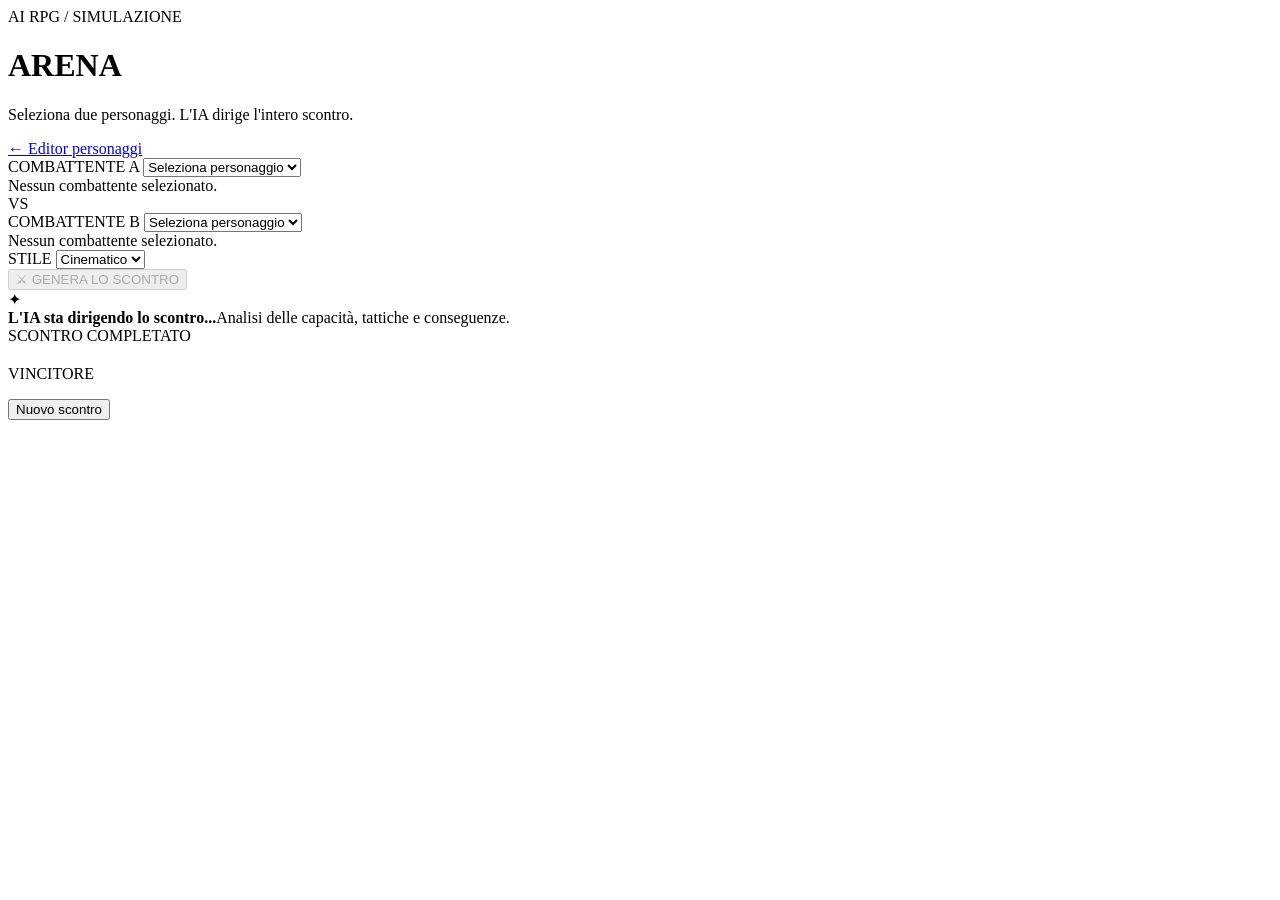
==== frontend/battle.html @ 3ce3f233 "Add AI battle simulator interface" ====
<!DOCTYPE html>
<html lang="it">
<head>
<meta charset="UTF-8">
<meta name="viewport" content="width=device-width, initial-scale=1.0">
<title>AI RPG - Scontro</title>
<link rel="stylesheet" href="battle.css">
</head>
<body>
<main class="battle-app">
<header class="topbar">
  <div><div class="eyebrow">AI RPG / SIMULAZIONE</div><h1>ARENA</h1><p>Seleziona due personaggi. L'IA dirige l'intero scontro.</p></div>
  <a class="back" href="/">← Editor personaggi</a>
</header>
<section class="setup card">
  <div class="fighter">
    <label for="fighterA">COMBATTENTE A</label>
    <select id="fighterA"><option value="">Seleziona personaggio</option></select>
    <div id="previewA" class="preview">Nessun combattente selezionato.</div>
  </div>
  <div class="versus">VS</div>
  <div class="fighter">
    <label for="fighterB">COMBATTENTE B</label>
    <select id="fighterB"><option value="">Seleziona personaggio</option></select>
    <div id="previewB" class="preview">Nessun combattente selezionato.</div>
  </div>
  <div class="options">
    <label for="style">STILE</label>
    <select id="style"><option value="cinematico">Cinematico</option><option value="brutale">Brutale</option><option value="tattico">Tattico</option><option value="epico">Epico</option></select>
  </div>
  <button id="fightButton" class="fight" disabled>⚔ GENERA LO SCONTRO</button>
</section>
<section id="loading" class="loading hidden"><div class="spinner">✦</div><strong>L'IA sta dirigendo lo scontro...</strong><span>Analisi delle capacità, tattiche e conseguenze.</span></section>
<section id="result" class="result hidden">
  <div class="result-head card"><div class="eyebrow">SCONTRO COMPLETATO</div><h2 id="title"></h2><p id="introduction"></p></div>
  <div id="rounds"></div>
  <div class="winner card"><span>VINCITORE</span><strong id="winner"></strong><p id="ending"></p><small id="aftermath"></small></div>
  <button id="againButton" class="again">Nuovo scontro</button>
</section>
</main>
<script type="module" src="battle.js"></script>
</body>
</html>
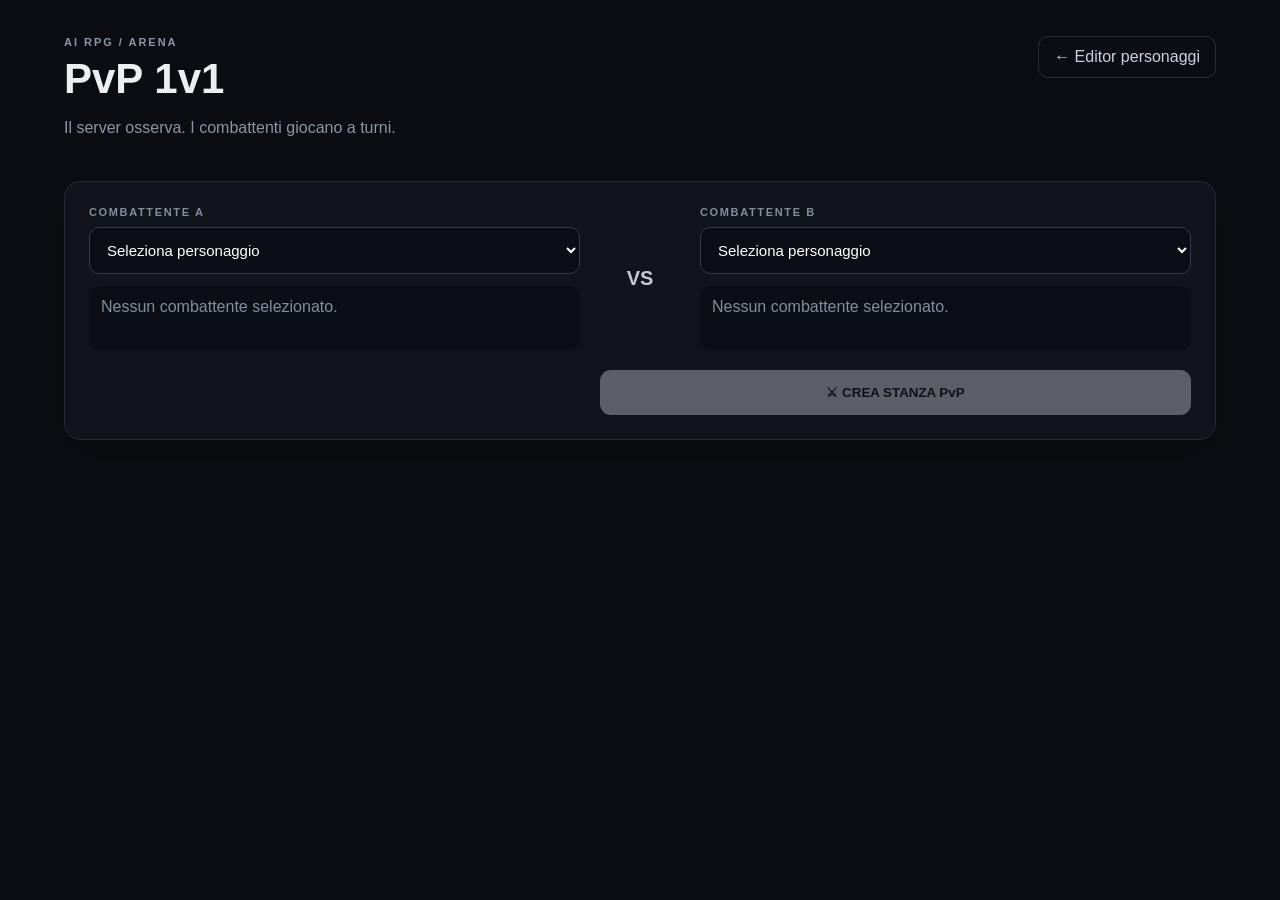
==== commit 65a8ac22: "Replace battle page with live PvP arena and spectator UI" ====
--- a/frontend/battle.html
+++ b/frontend/battle.html
@@ -3,41 +3,37 @@
 <head>
 <meta charset="UTF-8">
 <meta name="viewport" content="width=device-width, initial-scale=1.0">
-<title>AI RPG - Scontro</title>
+<title>AI RPG — PvP 1v1</title>
 <link rel="stylesheet" href="battle.css">
 </head>
 <body>
 <main class="battle-app">
 <header class="topbar">
-  <div><div class="eyebrow">AI RPG / SIMULAZIONE</div><h1>ARENA</h1><p>Seleziona due personaggi. L'IA dirige l'intero scontro.</p></div>
+  <div><div class="eyebrow">AI RPG / ARENA</div><h1>PvP 1v1</h1><p id="roomLabel">Il server osserva. I combattenti giocano a turni.</p></div>
   <a class="back" href="/">← Editor personaggi</a>
 </header>
-<section class="setup card">
-  <div class="fighter">
-    <label for="fighterA">COMBATTENTE A</label>
-    <select id="fighterA"><option value="">Seleziona personaggio</option></select>
-    <div id="previewA" class="preview">Nessun combattente selezionato.</div>
-  </div>
+
+<section id="setup" class="card setup">
+  <div class="fighter"><label for="fighterA">COMBATTENTE A</label><select id="fighterA"><option value="">Seleziona personaggio</option></select><div id="previewA" class="preview">Nessun combattente selezionato.</div></div>
   <div class="versus">VS</div>
-  <div class="fighter">
-    <label for="fighterB">COMBATTENTE B</label>
-    <select id="fighterB"><option value="">Seleziona personaggio</option></select>
-    <div id="previewB" class="preview">Nessun combattente selezionato.</div>
-  </div>
-  <div class="options">
-    <label for="style">STILE</label>
-    <select id="style"><option value="cinematico">Cinematico</option><option value="brutale">Brutale</option><option value="tattico">Tattico</option><option value="epico">Epico</option></select>
-  </div>
-  <button id="fightButton" class="fight" disabled>⚔ GENERA LO SCONTRO</button>
+  <div class="fighter"><label for="fighterB">COMBATTENTE B</label><select id="fighterB"><option value="">Seleziona personaggio</option></select><div id="previewB" class="preview">Nessun combattente selezionato.</div></div>
+  <button id="createRoom" class="fight" disabled>⚔ CREA STANZA PvP</button>
+  <div id="links" class="links hidden"></div>
 </section>
-<section id="loading" class="loading hidden"><div class="spinner">✦</div><strong>L'IA sta dirigendo lo scontro...</strong><span>Analisi delle capacità, tattiche e conseguenze.</span></section>
-<section id="result" class="result hidden">
-  <div class="result-head card"><div class="eyebrow">SCONTRO COMPLETATO</div><h2 id="title"></h2><p id="introduction"></p></div>
-  <div id="rounds"></div>
-  <div class="winner card"><span>VINCITORE</span><strong id="winner"></strong><p id="ending"></p><small id="aftermath"></small></div>
-  <button id="againButton" class="again">Nuovo scontro</button>
+
+<section id="arena" class="hidden">
+  <div id="roleBadge" class="role-badge">SERVER</div>
+  <div id="turnBanner" class="turn-banner">Caricamento...</div>
+  <div id="fighters" class="fighters"></div>
+  <section id="actions" class="card actions">
+    <div class="actions-head"><span>AZIONI</span><strong id="apLabel">PA —</strong></div>
+    <div id="actionButtons" class="action-buttons"></div>
+    <button id="endTurn" class="end-turn">FINE TURNO</button>
+    <div id="actionMessage" class="action-message"></div>
+  </section>
+  <section class="card log-panel"><div class="log-head"><span>CRONACA DELLO SCONTRO</span><span id="roundLabel">ROUND 1</span></div><div id="combatLog" class="combat-log"></div></section>
 </section>
 </main>
-<script type="module" src="battle.js"></script>
+<script src="battle.js"></script>
 </body>
 </html>
--- a/frontend/battle.css
+++ b/frontend/battle.css
@@ -0,0 +1 @@
+*{box-sizing:border-box}body{margin:0;background:#0b0d12;color:#eceef2;font-family:Inter,Segoe UI,Arial,sans-serif}.battle-app{max-width:1200px;margin:auto;padding:36px 24px 80px}.topbar{display:flex;justify-content:space-between;gap:30px;align-items:flex-start;margin-bottom:28px}.eyebrow{font-size:11px;letter-spacing:.18em;color:#8d95a5;font-weight:700}h1{font-size:42px;margin:7px 0 4px}h2{font-size:30px;margin:6px 0 14px}.topbar p{color:#8d95a5}.back{color:#cbd1dc;text-decoration:none;border:1px solid #292e39;border-radius:10px;padding:11px 15px}.card{background:#11141b;border:1px solid #252a35;border-radius:16px;padding:24px;box-shadow:0 15px 40px #0003}.setup{display:grid;grid-template-columns:1fr 80px 1fr;gap:20px;align-items:center}.fighter label,.options label{display:block;font-size:11px;letter-spacing:.15em;color:#858d9d;font-weight:800;margin-bottom:9px}.fighter select,.options select{width:100%;background:#0b0e14;color:#fff;border:1px solid #343a47;border-radius:10px;padding:13px;font-size:15px}.versus{text-align:center;font-weight:900;font-size:20px;color:#c4c9d3}.preview{margin-top:12px;min-height:64px;padding:12px;background:#0b0e14;border-radius:10px;color:#858d9d}.preview strong,.preview span{display:block}.preview strong{color:#eee;margin-bottom:5px}.options{grid-column:1/2}.fight{grid-column:2/4;border:0;border-radius:11px;padding:15px 20px;background:#e8eaf0;color:#0a0c10;font-weight:900;cursor:pointer}.fight:disabled{opacity:.35;cursor:not-allowed}.loading{text-align:center;padding:70px 20px;color:#9ca4b3}.loading span{display:block;margin-top:8px}.spinner{font-size:40px;margin-bottom:12px;animation:spin 1.5s linear infinite}@keyframes spin{to{transform:rotate(360deg)}}.hidden{display:none!important}.result{margin-top:28px}.result-head{margin-bottom:18px}.result-head p{color:#b4bac5;line-height:1.7}.round{margin:14px 0}.round-number{font-size:10px;letter-spacing:.16em;color:#8991a1;font-weight:800}.round h3{margin:7px 0 12px}.round p{line-height:1.8;color:#d6d9df;white-space:pre-wrap}.round ul{color:#9fa7b5;padding-left:20px}.status{display:grid;grid-template-columns:1fr 1fr;gap:10px;margin-top:18px}.status span{background:#0b0e14;padding:10px;border-radius:8px;color:#8f98a8;font-size:12px}.winner{text-align:center;margin-top:20px}.winner span{font-size:10px;letter-spacing:.2em;color:#8991a1}.winner strong{display:block;font-size:34px;margin:9px 0}.winner p{line-height:1.7}.winner small{color:#8f98a8}.again{display:block;margin:20px auto;border:1px solid #343a47;background:#11141b;color:#eee;border-radius:10px;padding:12px 20px;cursor:pointer}@media(max-width:760px){.topbar{display:block}.back{display:inline-block;margin-top:15px}.setup{grid-template-columns:1fr}.versus{display:none}.options,.fight{grid-column:auto}.status{grid-template-columns:1fr}}
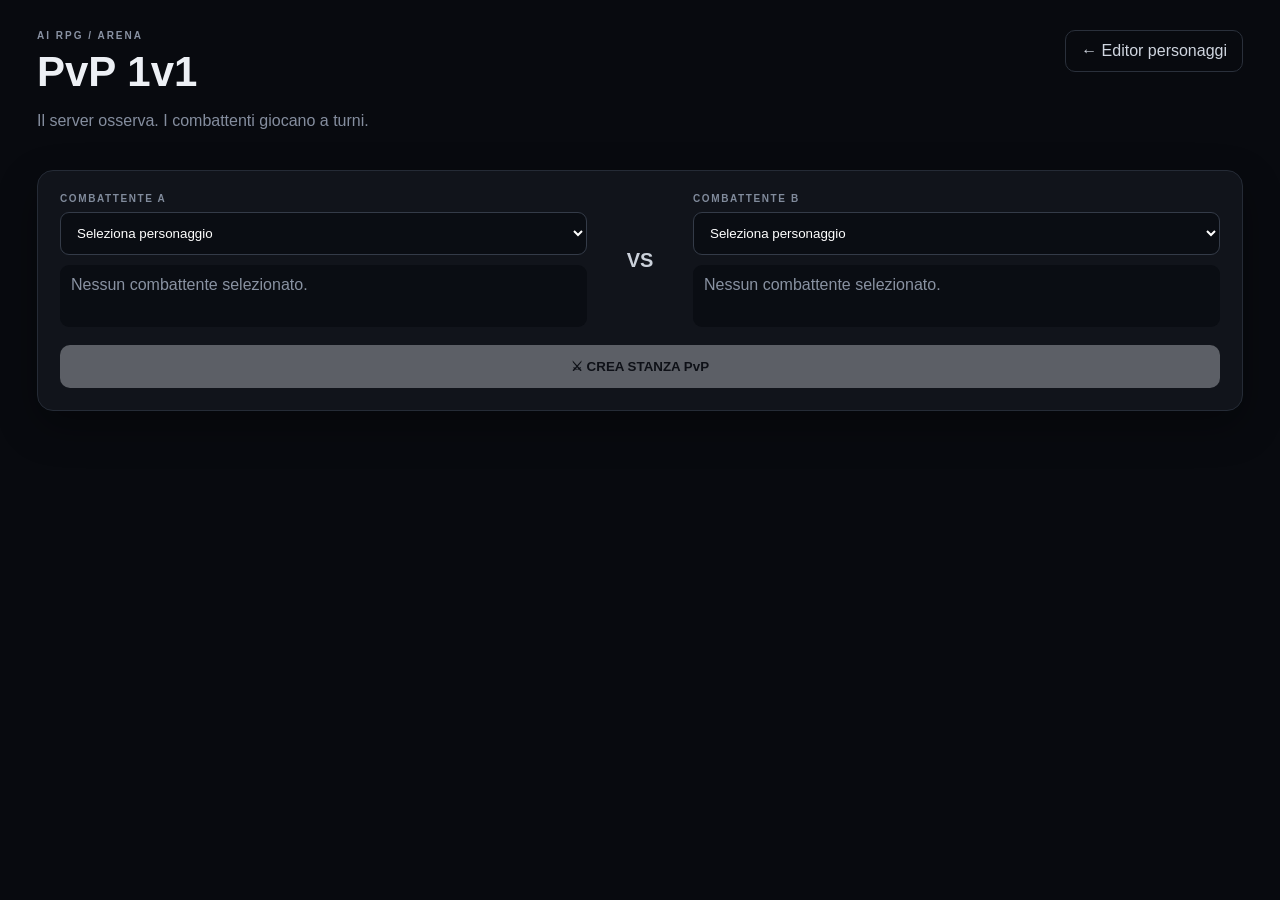
==== commit 983c6509: "Replace PvP back link with contextual character sheet link" ====
--- a/frontend/battle.html
+++ b/frontend/battle.html
@@ -10,7 +10,7 @@
 <main class="battle-app">
 <header class="topbar">
   <div><div class="eyebrow">AI RPG / ARENA</div><h1>PvP 1v1</h1><p id="roomLabel">Il server osserva. I combattenti giocano a turni.</p></div>
-  <a class="back" href="/">← Editor personaggi</a>
+  <a id="backButton" class="back" href="/">← Editor personaggi</a>
 </header>
 
 <section id="setup" class="card setup">
--- a/frontend/battle.css
+++ b/frontend/battle.css
@@ -1 +1 @@
-*{box-sizing:border-box}body{margin:0;background:#0b0d12;color:#eceef2;font-family:Inter,Segoe UI,Arial,sans-serif}.battle-app{max-width:1200px;margin:auto;padding:36px 24px 80px}.topbar{display:flex;justify-content:space-between;gap:30px;align-items:flex-start;margin-bottom:28px}.eyebrow{font-size:11px;letter-spacing:.18em;color:#8d95a5;font-weight:700}h1{font-size:42px;margin:7px 0 4px}h2{font-size:30px;margin:6px 0 14px}.topbar p{color:#8d95a5}.back{color:#cbd1dc;text-decoration:none;border:1px solid #292e39;border-radius:10px;padding:11px 15px}.card{background:#11141b;border:1px solid #252a35;border-radius:16px;padding:24px;box-shadow:0 15px 40px #0003}.setup{display:grid;grid-template-columns:1fr 80px 1fr;gap:20px;align-items:center}.fighter label,.options label{display:block;font-size:11px;letter-spacing:.15em;color:#858d9d;font-weight:800;margin-bottom:9px}.fighter select,.options select{width:100%;background:#0b0e14;color:#fff;border:1px solid #343a47;border-radius:10px;padding:13px;font-size:15px}.versus{text-align:center;font-weight:900;font-size:20px;color:#c4c9d3}.preview{margin-top:12px;min-height:64px;padding:12px;background:#0b0e14;border-radius:10px;color:#858d9d}.preview strong,.preview span{display:block}.preview strong{color:#eee;margin-bottom:5px}.options{grid-column:1/2}.fight{grid-column:2/4;border:0;border-radius:11px;padding:15px 20px;background:#e8eaf0;color:#0a0c10;font-weight:900;cursor:pointer}.fight:disabled{opacity:.35;cursor:not-allowed}.loading{text-align:center;padding:70px 20px;color:#9ca4b3}.loading span{display:block;margin-top:8px}.spinner{font-size:40px;margin-bottom:12px;animation:spin 1.5s linear infinite}@keyframes spin{to{transform:rotate(360deg)}}.hidden{display:none!important}.result{margin-top:28px}.result-head{margin-bottom:18px}.result-head p{color:#b4bac5;line-height:1.7}.round{margin:14px 0}.round-number{font-size:10px;letter-spacing:.16em;color:#8991a1;font-weight:800}.round h3{margin:7px 0 12px}.round p{line-height:1.8;color:#d6d9df;white-space:pre-wrap}.round ul{color:#9fa7b5;padding-left:20px}.status{display:grid;grid-template-columns:1fr 1fr;gap:10px;margin-top:18px}.status span{background:#0b0e14;padding:10px;border-radius:8px;color:#8f98a8;font-size:12px}.winner{text-align:center;margin-top:20px}.winner span{font-size:10px;letter-spacing:.2em;color:#8991a1}.winner strong{display:block;font-size:34px;margin:9px 0}.winner p{line-height:1.7}.winner small{color:#8f98a8}.again{display:block;margin:20px auto;border:1px solid #343a47;background:#11141b;color:#eee;border-radius:10px;padding:12px 20px;cursor:pointer}@media(max-width:760px){.topbar{display:block}.back{display:inline-block;margin-top:15px}.setup{grid-template-columns:1fr}.versus{display:none}.options,.fight{grid-column:auto}.status{grid-template-columns:1fr}}
+*{box-sizing:border-box}body{margin:0;background:#080a0f;color:#edf0f5;font-family:Inter,Segoe UI,Arial,sans-serif}.battle-app{max-width:1250px;margin:auto;padding:30px 22px 70px}.topbar{display:flex;justify-content:space-between;gap:24px;align-items:flex-start;margin-bottom:24px}.eyebrow{font-size:10px;letter-spacing:.2em;color:#8992a3;font-weight:800}h1{font-size:42px;margin:7px 0 4px}.topbar p{color:#858e9f}.back{color:#cfd5df;text-decoration:none;border:1px solid #2a303b;border-radius:10px;padding:11px 15px}.card{background:#11141b;border:1px solid #252b36;border-radius:16px;padding:22px;box-shadow:0 15px 40px #0005}.setup{display:grid;grid-template-columns:1fr 70px 1fr;gap:18px;align-items:center}.fighter label{display:block;font-size:10px;letter-spacing:.16em;color:#818b9c;font-weight:800;margin-bottom:8px}.fighter select{width:100%;background:#0a0d13;color:#fff;border:1px solid #343b48;border-radius:9px;padding:12px}.preview{margin-top:10px;min-height:62px;background:#0a0d13;border-radius:9px;padding:11px;color:#8992a2}.preview strong,.preview span{display:block}.preview strong{color:#f0f2f6;margin-bottom:4px}.versus{text-align:center;font-weight:900;font-size:20px;color:#cbd1da}.fight{grid-column:1/4;border:0;border-radius:10px;padding:14px;background:#e8ebf1;color:#090b10;font-weight:900;cursor:pointer}.fight:disabled{opacity:.35;cursor:not-allowed}.links{grid-column:1/4;background:#0a0d13;border:1px solid #303746;border-radius:12px;padding:16px}.links strong{display:block;margin-bottom:12px}.links label{display:block;color:#8992a2;font-size:11px;margin:8px 0}.links input{display:block;width:100%;margin-top:5px;background:#11151d;border:1px solid #303746;color:#dce1e9;border-radius:7px;padding:9px}.links small{display:block;color:#707a8b;margin-top:12px}.hidden{display:none!important}.role-badge{display:inline-block;margin-bottom:12px;padding:7px 10px;border:1px solid #394252;border-radius:999px;color:#aeb7c5;font-size:10px;font-weight:900;letter-spacing:.12em}.turn-banner{text-align:center;background:#171c26;border:1px solid #303848;border-radius:12px;padding:14px;margin-bottom:14px;font-weight:900;letter-spacing:.08em}.fighters{display:grid;grid-template-columns:1fr 1fr;gap:16px}.fighter-card{background:#11141b;border:1px solid #282e39;border-radius:16px;padding:20px}.fighter-card.active{border-color:#9da7b7;box-shadow:0 0 0 1px #9da7b733}.fighter-card.defeated{opacity:.45}.fighter-head{display:flex;justify-content:space-between;margin-bottom:18px}.fighter-name{font-size:22px;font-weight:800;display:block}.fighter-status{font-size:11px;color:#8992a2}.fighter-head b{font-size:9px;letter-spacing:.15em;color:#dce1e9}.resource{font-size:10px;color:#9aa3b2;margin:10px 0}.resource span{display:block;margin-bottom:5px}.bar{height:7px;background:#252b35;border-radius:99px;overflow:hidden}.bar i{display:block;height:100%;background:#d9dde4;border-radius:99px}.conditions{display:flex;gap:6px;flex-wrap:wrap;margin-top:14px}.conditions span{font-size:9px;padding:5px 7px;border-radius:7px;background:#202631;color:#b7bfcb}.actions{margin-top:16px}.actions-head,.log-head{display:flex;justify-content:space-between;align-items:center;font-size:11px;letter-spacing:.15em;font-weight:900;color:#8d96a6}.action-buttons{display:grid;grid-template-columns:repeat(4,1fr);gap:9px;margin-top:14px}.action{min-height:65px;background:#0a0d13;border:1px solid #303746;color:#e8ebef;border-radius:10px;text-align:left;padding:11px;cursor:pointer}.action:hover:not(:disabled){border-color:#8e98a8}.action:disabled{opacity:.3;cursor:not-allowed}.action strong,.action small{display:block}.action small{margin-top:5px;color:#7f899a;font-size:9px}.action.magic{border-color:#53607a}.end-turn{margin-top:10px;width:100%;padding:11px;background:#e7eaf0;border:0;border-radius:9px;color:#090b0f;font-weight:900;cursor:pointer}.end-turn:disabled{opacity:.3}.action-message{min-height:18px;margin-top:8px;text-align:center;color:#9ca5b4;font-size:11px}.log-panel{margin-top:16px}.combat-log{max-height:420px;overflow:auto;margin-top:13px}.event{display:grid;grid-template-columns:36px 1fr;gap:9px;border-top:1px solid #202630;padding:9px 0}.event span{font-size:9px;color:#697384}.event p{margin:0;color:#c5cbd4;font-size:12px;line-height:1.5}.event.defeat p,.event.critical_hit p{color:#f0d9d9}.event.ability_hit p{color:#d7d9ef}.event.turn_start p{color:#dce2ea;font-weight:700}@media(max-width:760px){.topbar{display:block}.back{display:inline-block;margin-top:14px}.setup,.fighters{grid-template-columns:1fr}.versus{display:none}.fight,.links{grid-column:auto}.action-buttons{grid-template-columns:1fr 1fr}.fighter-name{font-size:18px}}
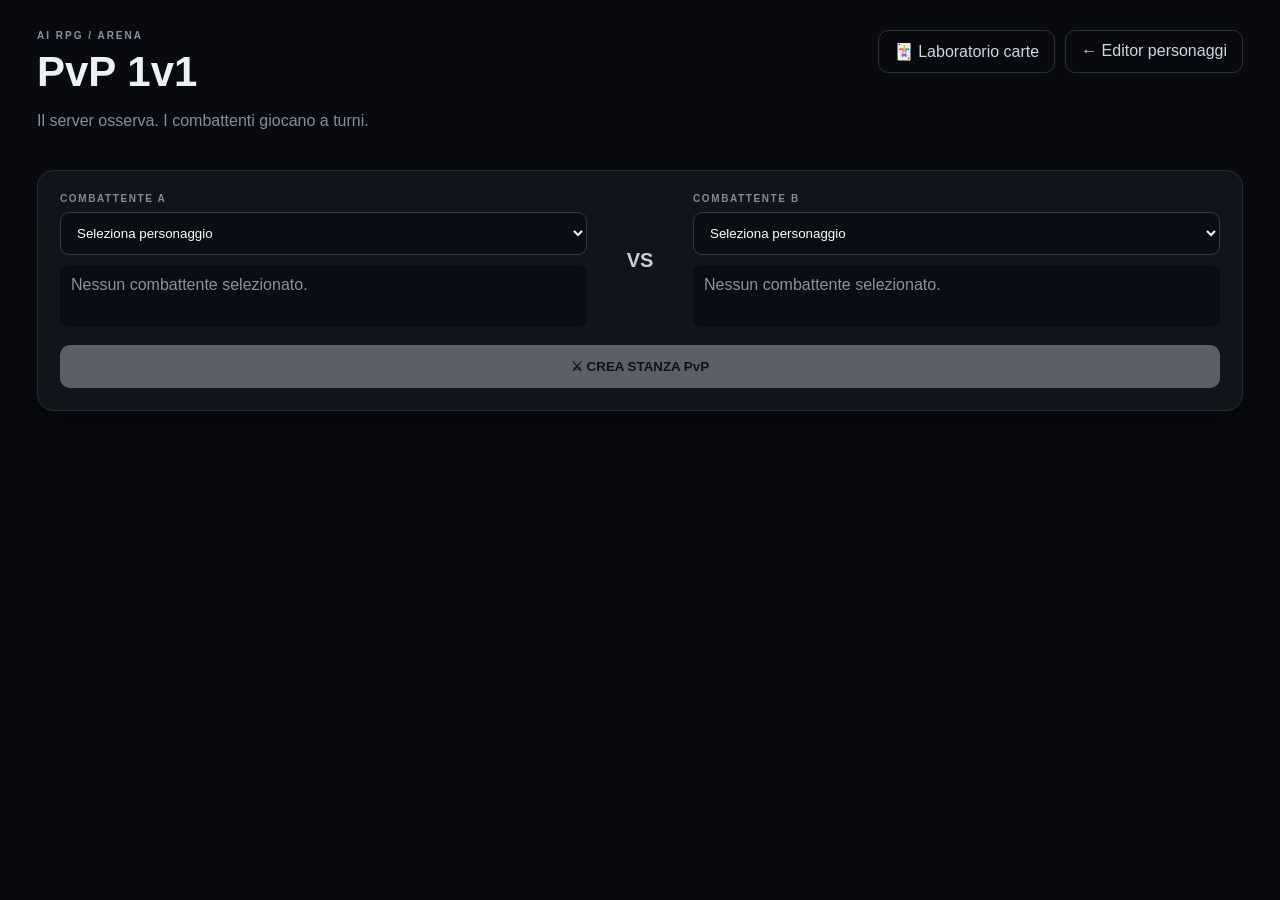
==== commit 0854e490: "Add card workshop link to PvP arena" ====
--- a/frontend/battle.html
+++ b/frontend/battle.html
@@ -10,7 +10,10 @@
 <main class="battle-app">
 <header class="topbar">
   <div><div class="eyebrow">AI RPG / ARENA</div><h1>PvP 1v1</h1><p id="roomLabel">Il server osserva. I combattenti giocano a turni.</p></div>
-  <a id="backButton" class="back" href="/">← Editor personaggi</a>
+  <div style="display:flex;gap:10px;flex-wrap:wrap">
+    <a class="back" href="/cards.html">🃏 Laboratorio carte</a>
+    <a id="backButton" class="back" href="/">← Editor personaggi</a>
+  </div>
 </header>
 
 <section id="setup" class="card setup">
